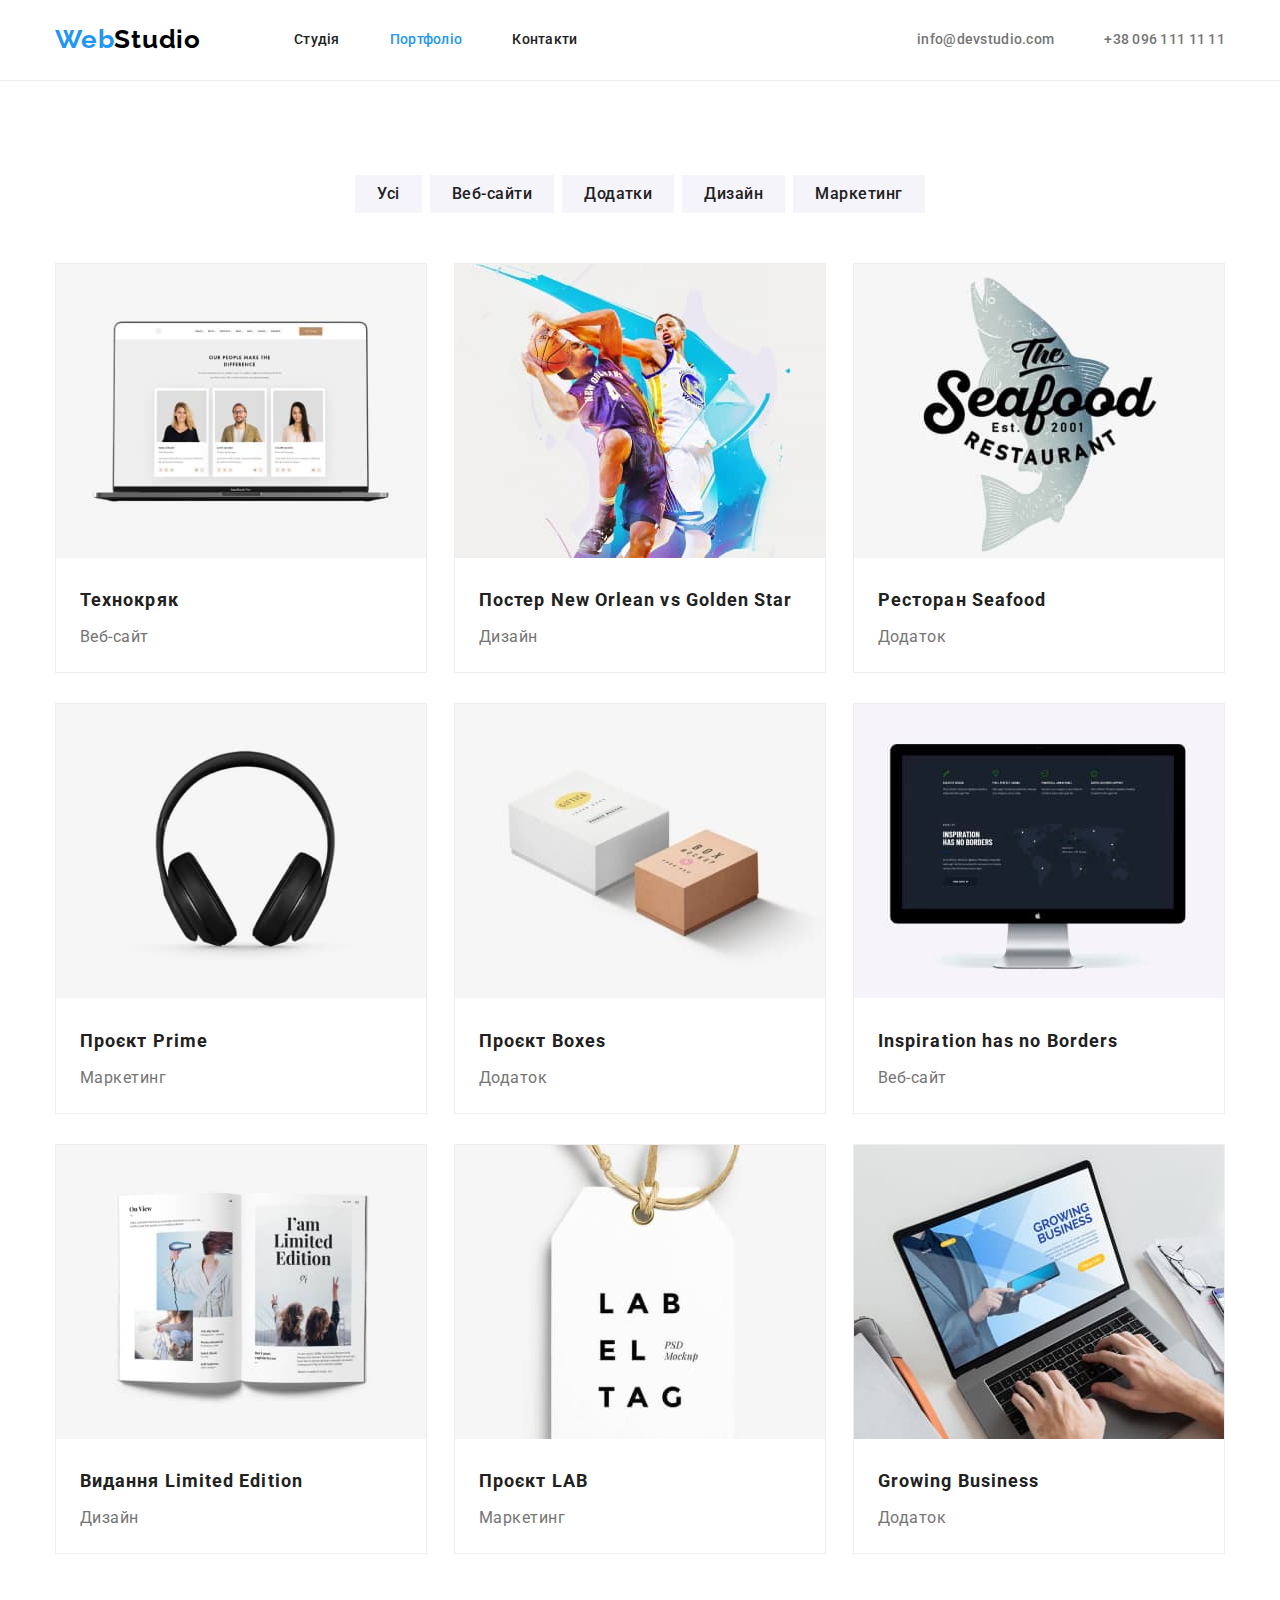
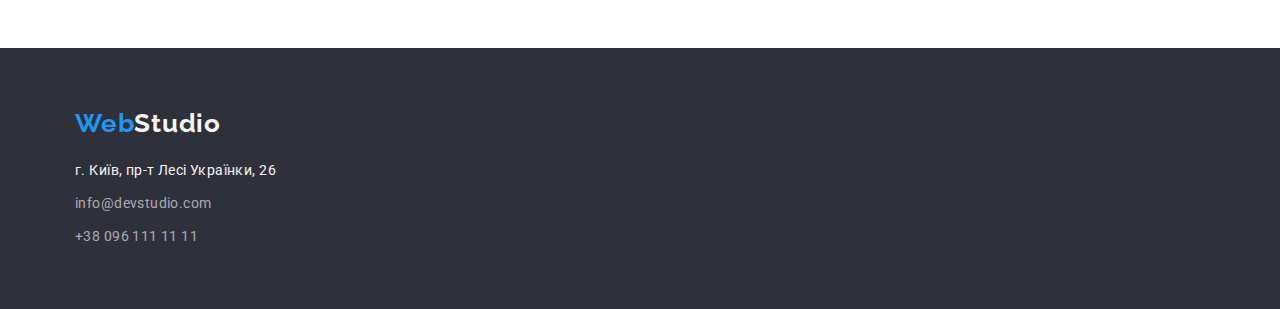
==== portfolio.html @ 4076c7b5 "created new repo" ====
<!DOCTYPE html>
<html lang="uk">

<head>
    <meta charset="UTF-8">
    <meta http-equiv="X-UA-Compatible" content="IE=edge">
    <meta name="viewport" content="width=device-width, initial-scale=1.0">
    <title>Document</title>
    <link rel="stylesheet" href="https://cdnjs.cloudflare.com/ajax/libs/modern-normalize/1.1.0/modern-normalize.min.css">
    <link href="https://fonts.googleapis.com/css2?family=Raleway:wght@700&family=Roboto:wght@400;500;700;900&display=swap"
        rel="stylesheet">
    <link rel="stylesheet" href="./css/styles.css">
</head>

<body>
    <header class="header">
        <div class="container main-nav">
            <nav class="header-nav">
                <a href="./index.html" class="logo"> <span>Web</span>Studio</a>
                <ul class="header-list">
                    <li class="header-item"> <a href="./index.html">Студія</a> </li>
                    <li class="header-item"> <a href="./portfolio.html" rel="noopener noreferrer nofollow" class="current">Портфоліо</a>
                    </li>
                    <li class="header-item"> <a href="#">Контакти</a> </li>
                </ul>
            </nav>
            <ul class="contacts">
                <li class="contact"><a href="mailto:info@devstudio.com">info@devstudio.com</a></li>
                <li class="contact"><a href="tel:+380961111111">+38 096 111 11 11</a></li>
            </ul>
        </div>
    </header>
    <main>
        <section class="projects section">
            <div class="container">
            <h1 class="visually-hidden">Каталог робіт</h1>
            <ul class="filters">
                <li class="button-item"><button type="button" class="button">Усі</button></li>
                <li class="button-item"><button type="button" class="button">Веб-сайти</button></li>
                <li class="button-item"><button type="button" class="button">Додатки</button></li>
                <li class="button-item"><button type="button" class="button">Дизайн</button></li>
                <li class="button-item"><button type="button" class="button">Маркетинг</button></li>
            </ul>
            <ul class="portfolio">
                <li class="project-item"><a href="#"><img src="./images/pf1.jpg" alt="Розробники на екрані ноутбука" width=370 height=294>
                    <div class="project-card"><h2 class="project-title">Технокряк</h2>
                    <p class="project-description">Веб-сайт</p></div></a></li>
                <li class="project-item"><a href="#"><img src="./images/pf2.jpg" alt="Двоє гравців грають баскетбол" width=370 height=294>
                    <div class="project-card"><h2 class="project-title">Постер New Orlean vs Golden Star</h2>
                    <p class="project-description">Дизайн</p></div></a></li>
                <li class="project-item"><a href=""><img src="./images/pf3.jpg" alt="Емблема ресторану" width=370 height=294>
                    <div class="project-card"><h2 class="project-title">Ресторан Seafood</h2>
                    <p class="project-description">Додаток</p></div></a></li>
                <li class="project-item"><a href="#"><img src="./images/pf4.jpg" alt="Закриті чорні навушники" width=370 height=294>
                    <div class="project-card"><h2 class="project-title">Проєкт Prime</h2>
                    <p class="project-description">Маркетинг</p></div></a></li>
                <li class="project-item"><a href="#"><img src="./images/pf5.jpg" alt="Дві коробки різного розміру" width=370 height=294>
                    <div class="project-card"><h2 class="project-title">Проєкт Boxes</h2>
                    <p class="project-description">Додаток</p></div></a></li>
                <li class="project-item"><a href="#"><img src="./images/pf6.jpg" alt="Екран комп'ютера з гаслом і картою світу" width=370 height=294>
                    <div class="project-card"><h2 class="project-title">Inspiration has no Borders</h2>
                    <p class="project-description">Веб-сайт</p></div></a></li>
                <li class="project-item"><a href="#"><img src="./images/pf7.jpg" alt="Розгорнута книга" width=370 height=294>
                    <div class="project-card"><h2 class="project-title">Видання Limited Edition</h2>
                    <p class="project-description">Дизайн</p></div></a></li>
                <li class="project-item"><a href="#"><img src="./images/pf8.jpg" alt="Бірка на шнурку з назвою проекту" width=370 height=294>
                    <div class="project-card"><h2 class="project-title">Проєкт LAB</h2>
                    <p class="project-description">Маркетинг</p></div></a></li>
                <li class="project-item"><a href="#"><img src="./images/pf9.jpg" alt="Розробник друкує на клавіатурі ноутбука" width=370 height=294>
                    <div class="project-card"><h2 class="project-title">Growing Business</h2>
                    <p class="project-description">Додаток</p></div></a></li>
            </ul>
            </div>
        </section>

    </main>
    <footer class="footer">
        <div class="container">
            <a href="./index.html" class="footer-logo"> <span>Web</span>Studio</a>
            <address>
                <ul>
                    <li class="footer-address"><a href="https://goo.gl/maps/CPtrU1FHBa2aNyZL9" target="_blank"
                            rel="noopener noreferrer nofollow">г. Київ, пр-т Лесі Українки, 26</a></li>
                    <li class="footer-e-mail"><a href="mailto:info@devstudio.com">info@devstudio.com</a></li>
                    <li class="footer-phone-number"><a href="tel:+380961111111">+38 096 111 11 11</a></li>
                </ul>
            </address>
        </div>
    </footer>
    
    </body>
    
    </html>
---- css/styles.css ----
/* палітра кольорів
основний котлір текст colour: #757575
додатковий колір текст colour: #212121
основний колір фон background-colour: #F5F5F5
додатковий колір фон background-colour: #F5F4FA
акцентний колір background-colour: #2196F3
акцентний колір colour: #FFFFFF
колір лого чорний colour: #000000*/

:root{--primary-text-color: #757575;
--title-text-color: #212121;
--accent-color: #f5f5f5;
--primary-background-color: #FFFFFF;
--additional-background-color: #F5F4FA;
--accent-background-color: #2196F3;
--logo-color: #000000;
--hero-background-color:#2F303A;}

body{
    color: var(--primary-text-color);
    background-color: var(--primary-background-color);
    font-family: 'Roboto', sans-serif;
    font-style: normal;}
h1,h2,h3,h4,h5,h6,p,ul{margin: 0;
                    padding: 0;}

    /* header-nav */
    .container{margin: 0 auto;
                width: 1200px;
                padding: 0px 15px;
                margin: 0px auto;}
    .main-nav{display: flex;
            align-items: center;
            justify-content: space-between;}
    .header-nav{display: flex;
            align-items: center;
            justify-content: space-between;}
    .header{background-color: var(--primary-background-color);
        border-bottom: solid 1px #ECECEC;}
    .logo{  display: inline-block;
            margin-right: 93px;
            padding: 24px 0px 25px 0px;

            color: var(--logo-color);
            text-decoration: none;
            font-family: 'Raleway', sans-serif;
            font-style: normal;
            font-weight: 700;
            font-size: 26px;
            line-height: 1.19;
            letter-spacing: 0.03em;}
    span{color: var(--accent-background-color);}
    ul{list-style: none;}
    .header-list, .contact{ display: flex;

                            font-weight: 500;
                            font-size: 14px;
                            line-height: 1.14;
                            letter-spacing: 0.02em;}
    .header-item > a{display: block;
                    padding: 32px 0px;

                    color: var(--title-text-color);
                    text-decoration: none;}
    .header-item:not(:last-child){margin-right: 50px;}
    .header-item > a:hover, .header-item > a:focus{color: var(--accent-background-color);}
    .header-list .current{color: var(--accent-background-color);}

    /* header-contacts */
    .contacts{  display: flex;}
    .contact:not(:last-child){margin-right: 50px;}
    .contact > a{display: block;
                padding: 32px 0px;
        
                color: var(--primary-text-color);
                text-decoration: none;}
    .contact > a:hover, .contact > a:focus{color: var(--accent-background-color);}

    /* hero */
    .hero{padding: 200px 0px;
        
        background-color: var(--hero-background-color);
        text-align: center;}
    .hero-header{margin: 0px auto 30px auto;
                max-width: 696px;

                color: var(--primary-background-color);
                font-weight: 900;
                font-size: 44px;
                line-height: 1.36;       
                text-align: center;
                letter-spacing: 0.06em;
                text-transform: uppercase;}
    .button-primary{display: inline-block;
                    padding: 10px 32px;
                    min-width: 216px;

                color: var(--primary-background-color);
                background-color: var(--accent-background-color);
                border: none;
                border-radius: 4px;
                font-family: inherit;
                font-weight: 700;
                font-size: 16px;
                line-height: 1.88;
                align-items: center;
                text-align: center;
                letter-spacing: 0.06em;
                cursor: pointer;}
    .button-primary:hover, .button-primary:focus{background-color: #188ce8;}

    /* section */
    .section{padding: 94px 0px;}
    .section.no-padding{padding-top: 0px;}
    .section-title{margin-bottom: 50px;
        
                    color: var(--title-text-color);
                    font-weight: 700;
                    font-size: 36px;
                    line-height: 1.17;
                    text-align: center;
                    letter-spacing: 0.03em;}
    .features-list{display: flex;
                    margin-bottom: 0px;
                    gap: 30px;}
    .features-item{width: 270px;}
    /* .features-item:not(:last-child){margin-right: 30px;} */
    .features{margin-bottom: 10px;
        
                    color: var(--title-text-color);
                    font-weight: 700;
                    font-size: 14px;
                    line-height: 1.14;
                    letter-spacing: 0.03em;
                    text-transform: uppercase;}
    .features-description{font-weight: 400;
                    font-size: 14px;
                    line-height: 1.71;        
                    letter-spacing: 0.03em;}
    .visually-hidden{position: absolute;
                    white-space: nowrap;
                    width: 1px;
                    height: 1px;
                    overflow: hidden;
                    border: 0;
                    padding: 0;
                    clip: rect(0 0 0 0);
                    clip-path: inset(50%);
                    margin: -1px;}
    .our-work, .our-team{display: flex;
                        gap: 30px;}

    .name{margin-bottom: 10px;
        
                    color: var(--title-text-color);
                    font-weight: 500;
                    font-size: 16px;
                    line-height: 1.19;       
                    text-align: center;
                    letter-spacing: 0.03em;}
    .card{background-color: var(--primary-background-color);}
    .card-description{padding: 30px 0px;}
    .team{background-color: var(--additional-background-color);
                    font-weight: 400;
                    font-size: 16px;
                    line-height: 1.19;
                    text-align: center;
                    letter-spacing: 0.03em;}

    /* footer */
    .footer{padding: 60px;}
    .footer-logo{display: inline-block;
                margin-bottom: 20px;
    
                text-decoration: none;
                font-family: 'Raleway', sans-serif;
                font-style: normal;
                font-weight: 700;
                font-size: 26px;
                line-height: 1.19;
                letter-spacing: 0.03em;
                color: var(--accent-color);}
    .footer-address > a{display: inline-block;
                        margin-bottom: 9px;
        
                        color: var(--accent-color);
                        text-decoration: none;
                        font-style: normal;
                        font-weight: 400;
                        font-size: 14px;
                        line-height: 1.71;
                        letter-spacing: 0.03em;}
    .footer-e-mail{margin-bottom: 9px;}
    .footer-e-mail > a, .footer-phone-number > a{color: rgba(255, 255, 255, 0.6);
                                        text-decoration: none;
                                        font-style: normal;
                                        font-weight: 400;
                                        font-size: 14px;
                                        line-height: 1.71;
                                        letter-spacing: 0.03em;}
    .footer-address > a:hover, .footer-address > a:focus{color: var(--accent-background-color);}
    .footer-e-mail > a:hover, .footer-e-mail > a:focus{color: var(--accent-background-color);}    
    .footer-phone-number > a:hover, .footer-phone-number > a:focus{color: var(--accent-background-color);}
    .footer{background-color: var(--hero-background-color);}
  
    /* portfolio-styles */
    
    /* section-projects*/
    .filters{display: flex;
            justify-content: center;
            margin-bottom: 50px;
            gap: 8px;}
    .portfolio{display: flex;
                flex-wrap: wrap;
                justify-content: space-between;}
    .button{display: block;
        padding: 6px 22px;
        
        color: var(--title-text-color);
            background-color:var(--additional-background-color) ;
            border: none;
            font-family: inherit;
            font-weight: 500;
            font-size: 16px;
            line-height: 1.62;
            text-align: center;
            letter-spacing: 0.03em;
            cursor: pointer;}
    /* .button-item:not(:last-child){margin-right: 8px;}     */
    .button:hover, .button:focus{color: var(--accent-color);
        background-color: var(--accent-background-color);
        border: none;
        font-family: inherit;}
    .projects{background-color: var(--primary-background-color);}
    .project-title{margin-bottom: 4px;

                    color: var(--title-text-color);
                    font-weight: 700;
                    font-size: 18px;
                    line-height: 2;
                    letter-spacing: 0.06em;}
    .project-description{color: var(--primary-text-color);
                    font-weight: 400;
                    font-size: 16px;
                    line-height: 1.88;
                    letter-spacing: 0.03em;}
    .project-card{padding: 20px 24px;}
    .project-item > a{text-decoration: none;}
    .project-item{
        border: solid 1px #EEEEEE;}
    .project-item:not(:nth-child(n+7)){margin-bottom: 30px;}
    

    /* шрифти:
    raleway 700
    roboto  400
            500
            700
            900
     */
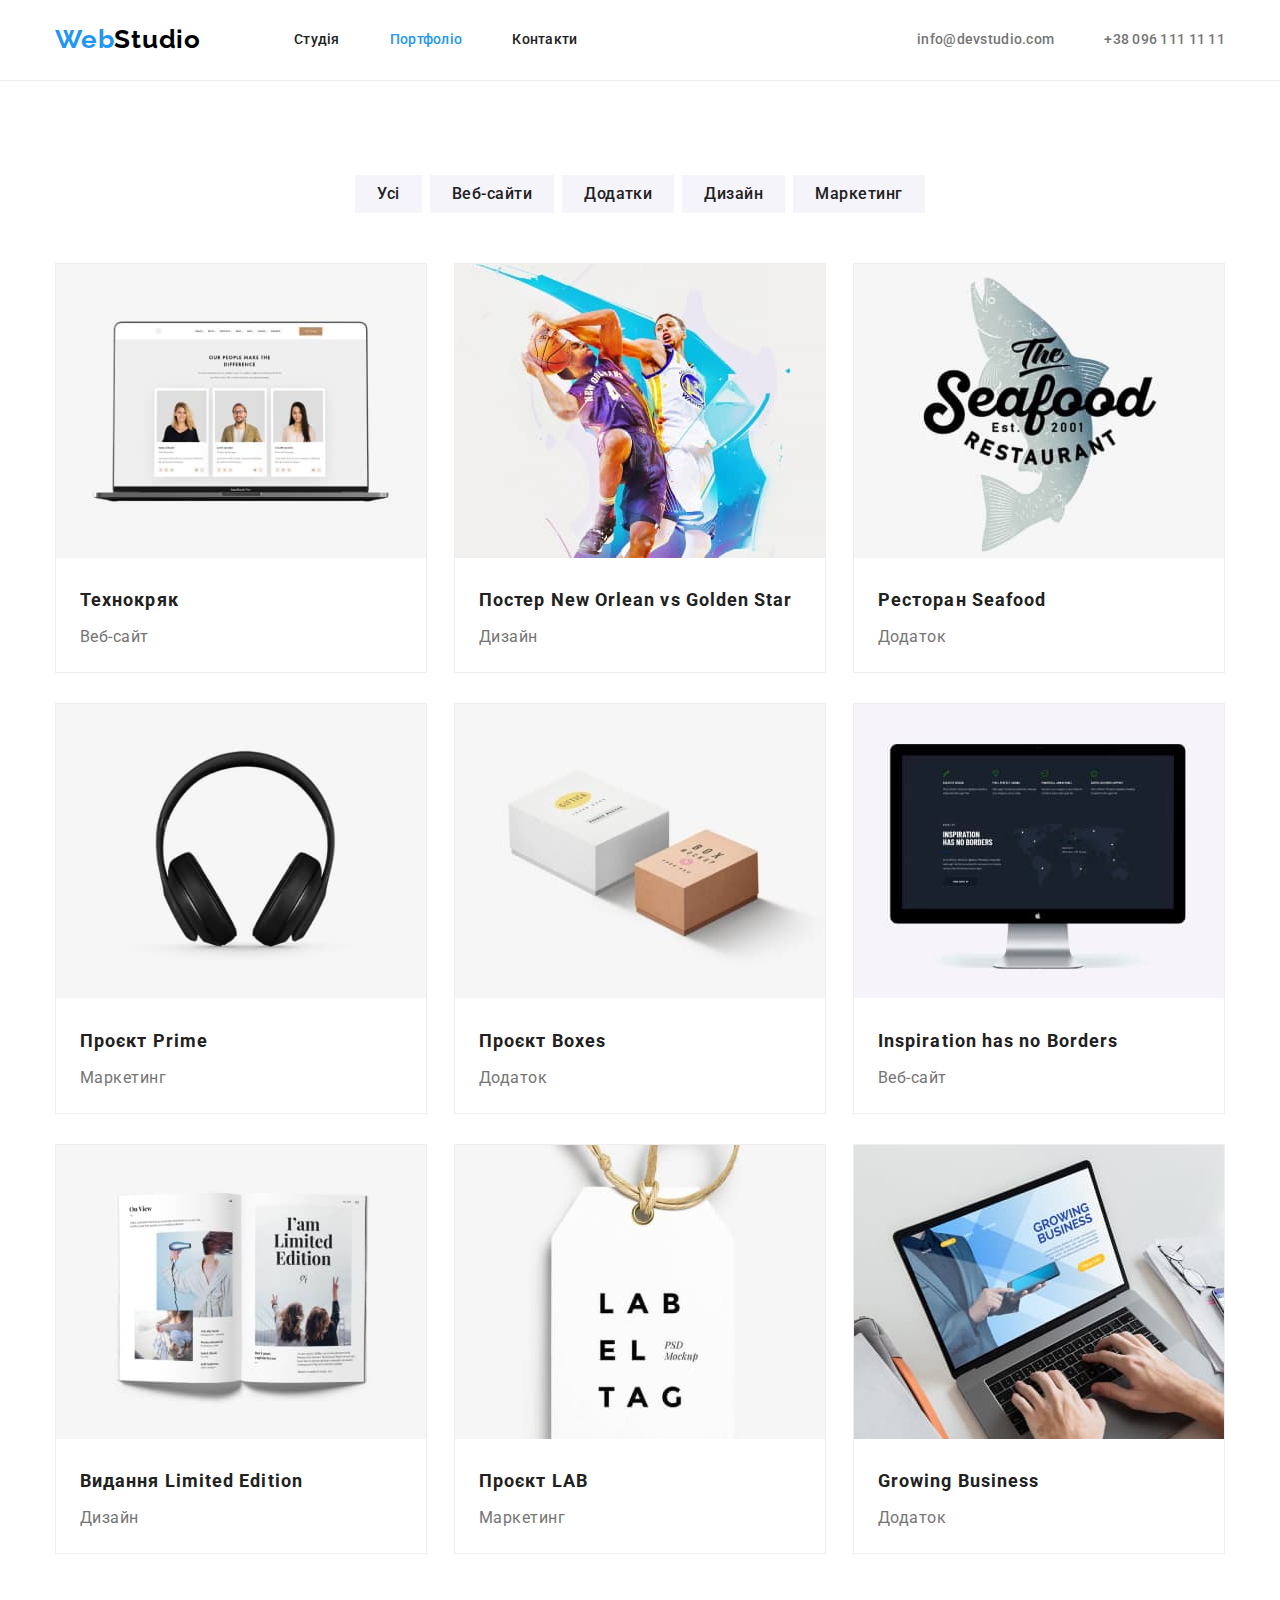
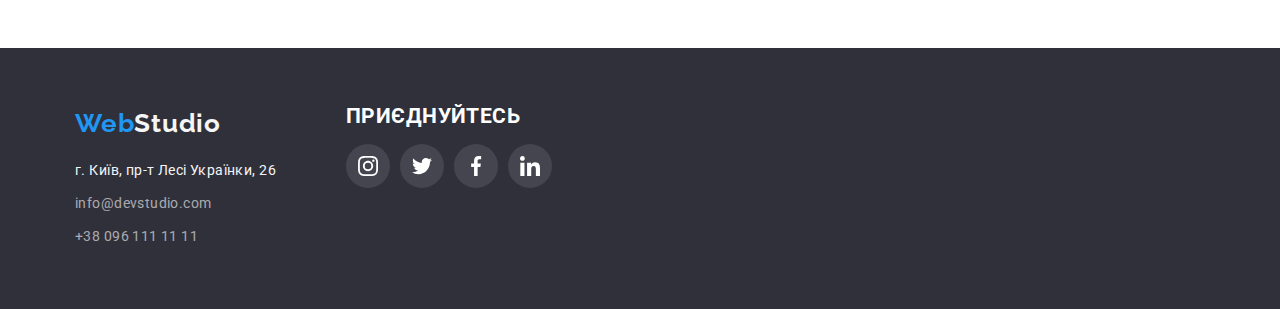
==== commit f53febec: "Update portfolio.html" ====
--- a/portfolio.html
+++ b/portfolio.html
@@ -76,16 +76,48 @@
     </main>
     <footer class="footer">
         <div class="container">
-            <a href="./index.html" class="footer-logo"> <span>Web</span>Studio</a>
-            <address>
-                <ul>
-                    <li class="footer-address"><a href="https://goo.gl/maps/CPtrU1FHBa2aNyZL9" target="_blank"
-                            rel="noopener noreferrer nofollow">г. Київ, пр-т Лесі Українки, 26</a></li>
-                    <li class="footer-e-mail"><a href="mailto:info@devstudio.com">info@devstudio.com</a></li>
-                    <li class="footer-phone-number"><a href="tel:+380961111111">+38 096 111 11 11</a></li>
+            <div class="footer-contacts"><a href="./index.html" class="footer-logo"> <span>Web</span>Studio</a>
+                <address>
+                    <ul>
+                        <li class="footer-address"><a href="https://goo.gl/maps/CPtrU1FHBa2aNyZL9" target="_blank"
+                                rel="noopener noreferrer nofollow">г. Київ, пр-т Лесі Українки, 26</a></li>
+                        <li class="footer-e-mail"><a href="mailto:info@devstudio.com">info@devstudio.com</a></li>
+                        <li class="footer-phone-number"><a href="tel:+380961111111">+38 096 111 11 11</a></li>
+                    </ul>
+                </address>
+            </div>
+            <section class="footer-social">
+                <h2>Приєднуйтесь</h2>
+                <ul class="social">
+                    <li class="social-item">
+                        <a href="https://www.instagram.com/" target="_blank" rel="noopener noreferrer nofollow">
+                            <svg class="icon-footer">
+                                <use href="./images/icons.svg#icon-instagram"></use>
+                            </svg>
+                        </a>
+                    </li>
+                    <li class="social-item">
+                        <a href="https://twitter.com/" target="_blank" rel="noopener noreferrer nofollow">
+                            <svg class="icon-footer">
+                                <use href="./images/icons.svg#icon-twitter"></use>
+                            </svg></a>
+                    </li>
+                    <li class="social-item">
+                        <a href="https://www.facebook.com/" target="_blank" rel="noopener noreferrer nofollow">
+                            <svg class="icon-footer">
+                                <use href="./images/icons.svg#icon-facebook"></use>
+                            </svg></a>
+                    </li>
+                    <li class="social-item">
+                        <a href="https://www.linkedin.com/" target="_blank" rel="noopener noreferrer nofollow">
+                            <svg class="icon-footer">
+                                <use href="./images/icons.svg#icon-linkedin"></use>
+                            </svg></a>
+                    </li>
                 </ul>
-            </address>
+            </section>
         </div>
+    
     </footer>
     
     </body>
--- a/css/styles.css
+++ b/css/styles.css
@@ -75,12 +75,32 @@
                 color: var(--primary-text-color);
                 text-decoration: none;}
     .contact > a:hover, .contact > a:focus{color: var(--accent-background-color);}
+    .icon-envelope{content: "";
+                fill: tomato;
+                background-color: #000000;
+                outline:solid 2px teal;
+                height: 40px;
+                width: 40px;}
 
     /* hero */
     .hero{padding: 200px 0px;
         
         background-color: var(--hero-background-color);
-        text-align: center;}
+        text-align: center;
+    
+        height: 600px;
+        max-width: 1600px;
+        margin-left: auto;
+        margin-right: auto;  
+        background-image: linear-gradient(
+                        to right,
+                        rgba(47, 48, 58, 0.4),
+                        rgba(47, 48, 58, 0.4)),
+                        url(../images/hero.jpg);
+        background-size: cover;
+        background-repeat: no-repeat;
+        background-position: center;
+    }
     .hero-header{margin: 0px auto 30px auto;
                 max-width: 696px;
 
@@ -124,6 +144,18 @@
                     margin-bottom: 0px;
                     gap: 30px;}
     .features-item{width: 270px;}
+    .features-item::before{display: block;
+        content: "";
+        height: 120px;
+        background-size: 70px;
+        background-repeat: no-repeat;
+        background-position: center;
+        background-color: var(--additional-background-color);
+        margin-bottom: 30px;}
+    .antenna::before{background-image: url(../images/antenna.svg);}
+    .clock::before{background-image: url(../images/clock.svg);}
+    .diagram::before{background-image: url(../images/diagram.svg);}
+    .astronaut::before{background-image: url(../images/astronaut.svg);}
     /* .features-item:not(:last-child){margin-right: 30px;} */
     .features{margin-bottom: 10px;
         
@@ -202,7 +234,36 @@
     .footer-e-mail > a:hover, .footer-e-mail > a:focus{color: var(--accent-background-color);}    
     .footer-phone-number > a:hover, .footer-phone-number > a:focus{color: var(--accent-background-color);}
     .footer{background-color: var(--hero-background-color);}
-  
+    .footer > div{display: flex;}
+    .social{display: flex;
+            }
+    .footer-social{margin-left: 70px;        
+    
+                font-family: 'Roboto';
+                font-style: normal;
+                font-weight: 700;
+                font-size: 14px;
+                line-height: 16px;
+                letter-spacing: 0.03em;
+                text-transform: uppercase;
+                color:var(--primary-background-color)}
+    .footer-social > h2{margin-bottom: 20px;}
+    .social-item > a{display: block;
+                text-align: center;
+                width: 44px;
+                height: 44px;
+                margin-right: 10px;
+                padding: 12px;
+                border-radius: 50%;
+
+                background-color: rgba(255, 255, 255, 0.1);}
+    .social-item > a:hover, .social-item > a:focus{background-color: var(--accent-background-color);}
+    .icon-footer{content: "";
+                fill: var(--primary-background-color);
+                width: 20px;
+                height: 20px;
+                background-position: center;}
+
     /* portfolio-styles */
     
     /* section-projects*/
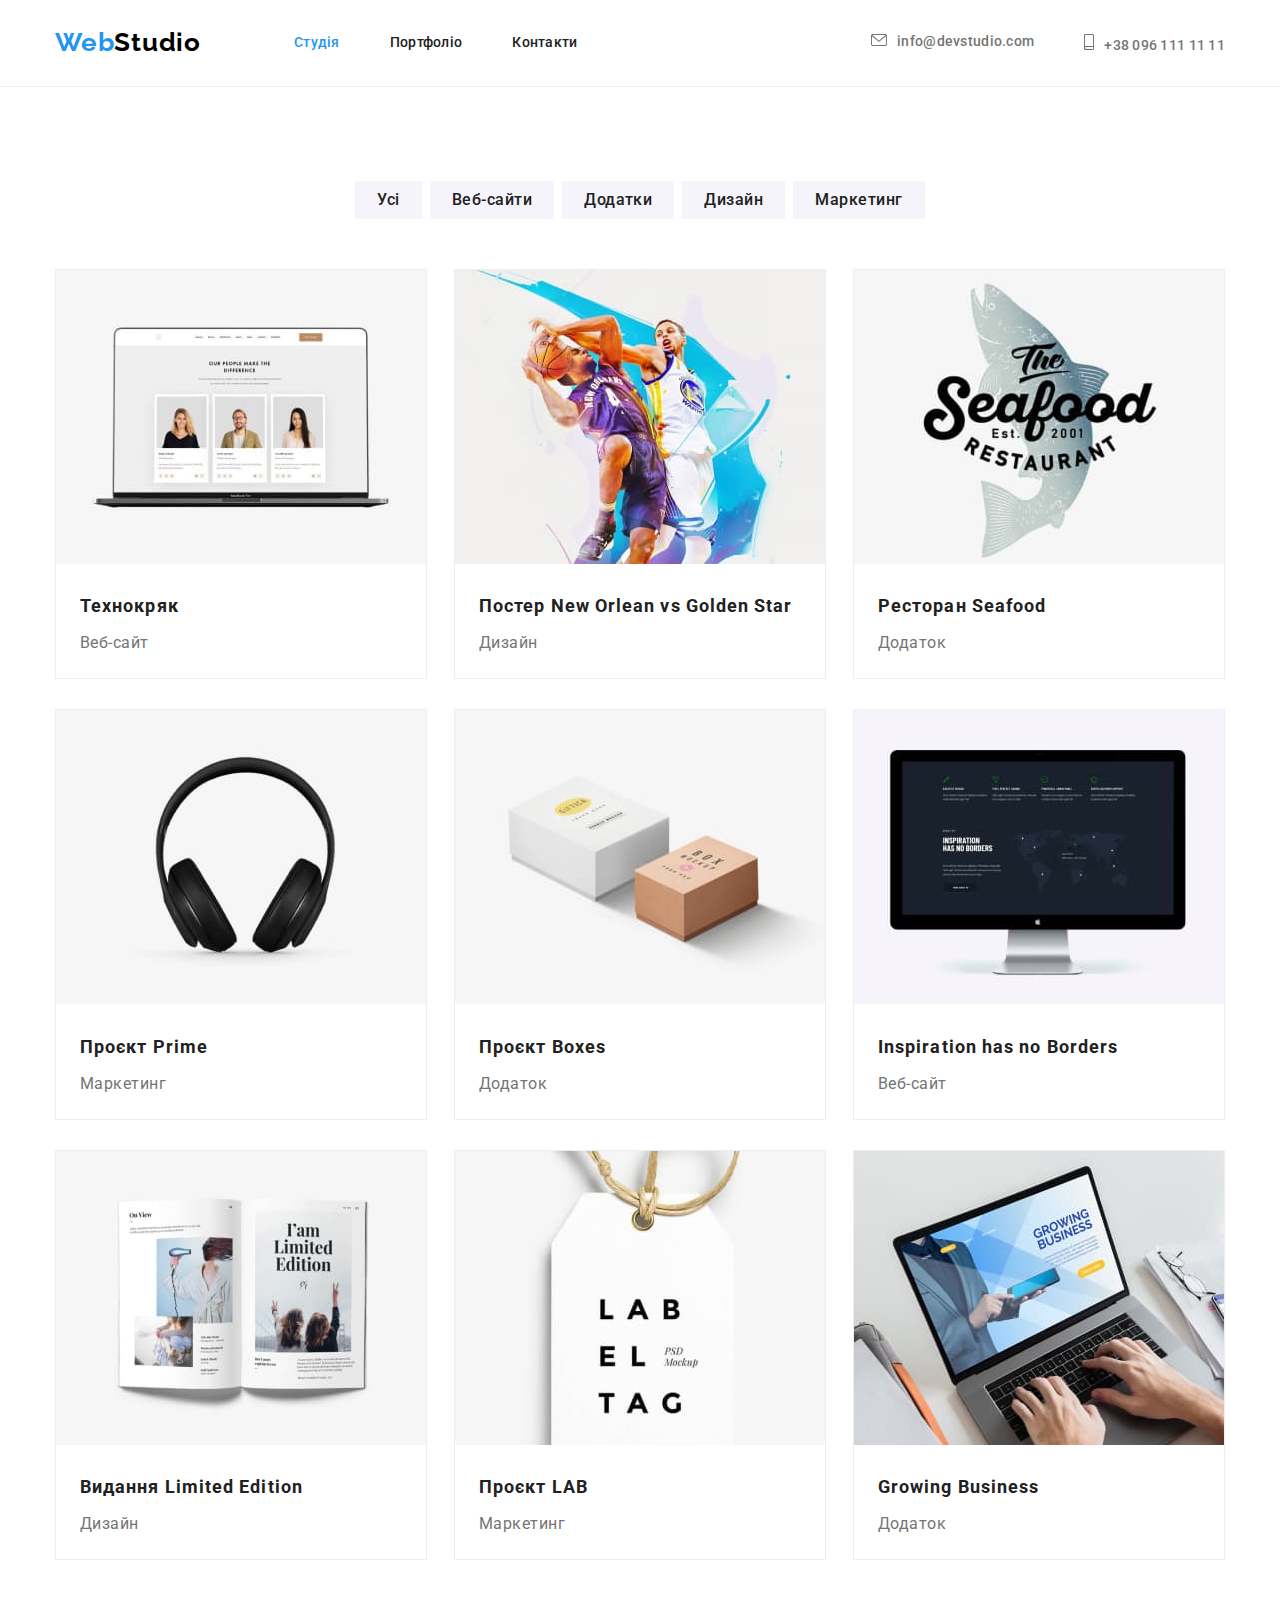
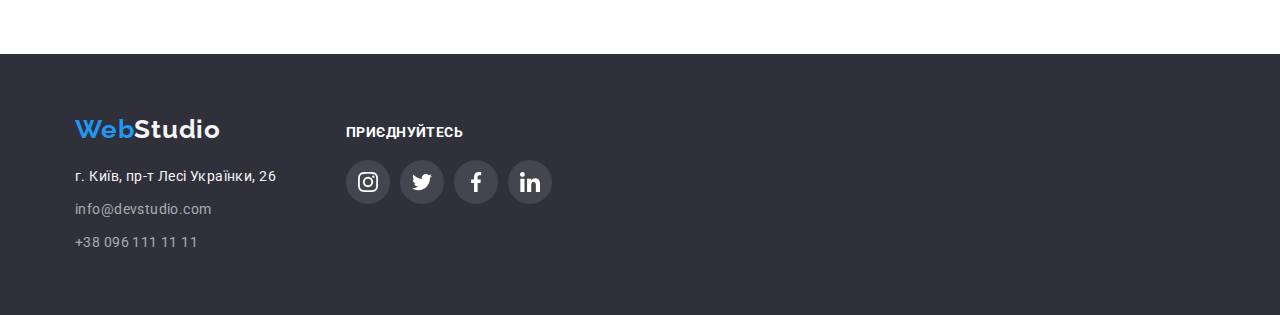
==== commit 5014375f: "added icons, added section "our clients"" ====
--- a/portfolio.html
+++ b/portfolio.html
@@ -13,23 +13,33 @@
 </head>
 
 <body>
-    <header class="header">
-        <div class="container main-nav">
-            <nav class="header-nav">
-                <a href="./index.html" class="logo"> <span>Web</span>Studio</a>
-                <ul class="header-list">
-                    <li class="header-item"> <a href="./index.html">Студія</a> </li>
-                    <li class="header-item"> <a href="./portfolio.html" rel="noopener noreferrer nofollow" class="current">Портфоліо</a>
+        <header class="header">
+            <div class="container main-nav">
+                <nav class="header-nav">
+                    <a href="./index.html" class="logo"> <span>Web</span>Studio</a>
+                    <ul class="header-list">
+                        <li class="header-item"> <a href="./index.html" class="current">Студія</a> </li>
+                        <li class="header-item"> <a href="./portfolio.html" rel="noopener noreferrer nofollow">Портфоліо</a>
+                        </li>
+                        <li class="header-item"> <a href="#">Контакти</a> </li>
+                    </ul>
+                </nav>
+                <ul class="contacts">
+                    <li class="contact">
+                        <a href="mailto:info@devstudio.com">
+                            <svg class="icon-header mail">
+                                <use href="./images/icons.svg#icon-envelope"></use>
+                            </svg>info@devstudio.com</a>
                     </li>
-                    <li class="header-item"> <a href="#">Контакти</a> </li>
+                    <li class="contact">
+                        <a href="tel:+380961111111">
+                            <svg class="icon-header phone">
+                                <use href="./images/icons.svg#icon-smartphone"></use>
+                            </svg>+38 096 111 11 11</a>
+                    </li>
                 </ul>
-            </nav>
-            <ul class="contacts">
-                <li class="contact"><a href="mailto:info@devstudio.com">info@devstudio.com</a></li>
-                <li class="contact"><a href="tel:+380961111111">+38 096 111 11 11</a></li>
-            </ul>
-        </div>
-    </header>
+            </div>
+        </header>
     <main>
         <section class="projects section">
             <div class="container">
--- a/css/styles.css
+++ b/css/styles.css
@@ -14,7 +14,8 @@
 --additional-background-color: #F5F4FA;
 --accent-background-color: #2196F3;
 --logo-color: #000000;
---hero-background-color:#2F303A;}
+--hero-background-color:#2F303A;
+--social-color:#AFB1B8;}
 
 body{
     color: var(--primary-text-color);
@@ -75,12 +76,15 @@
                 color: var(--primary-text-color);
                 text-decoration: none;}
     .contact > a:hover, .contact > a:focus{color: var(--accent-background-color);}
-    .icon-envelope{content: "";
-                fill: tomato;
-                background-color: #000000;
-                outline:solid 2px teal;
-                height: 40px;
-                width: 40px;}
+    .icon-header{content: "";
+                fill:var(--primary-text-color);
+                margin-right: 10px;
+                margin-top: 2px;}
+    .icon-header:hover, .icon-header:focus{fill: var(--accent-background-color);}
+    .icon-header.mail{width: 16px;
+                    height: 12px;}
+    .icon-header.phone{width: 10px;
+                    height: 16px;}
 
     /* hero */
     .hero{padding: 200px 0px;
@@ -144,7 +148,16 @@
                     margin-bottom: 0px;
                     gap: 30px;}
     .features-item{width: 270px;}
-    .features-item::before{display: block;
+        .icon-feature-button{width: 270px;
+                        height: 120px;
+                        border: transparent;
+                        margin-bottom: 30px;}
+
+    .icon-feature{width: 70px;
+                height: 70px;}
+
+
+    /* .features-item::before{display: block;
         content: "";
         height: 120px;
         background-size: 70px;
@@ -155,7 +168,7 @@
     .antenna::before{background-image: url(../images/antenna.svg);}
     .clock::before{background-image: url(../images/clock.svg);}
     .diagram::before{background-image: url(../images/diagram.svg);}
-    .astronaut::before{background-image: url(../images/astronaut.svg);}
+    .astronaut::before{background-image: url(../images/astronaut.svg);} */
     /* .features-item:not(:last-child){margin-right: 30px;} */
     .features{margin-bottom: 10px;
         
@@ -198,6 +211,48 @@
                     line-height: 1.19;
                     text-align: center;
                     letter-spacing: 0.03em;}
+    .social-cards{display: flex;
+                    margin: 16px 30px 0px 30px;}
+    .social-card>a {
+            display: block;
+            text-align: center;
+            width: 44px;
+            height: 44px;
+            padding: 12px;
+            border-radius: 50%;}
+    .social-cards>.social-card:not(:last-child){margin-right: 10px;}
+    .social-card>a:hover,.social-card>a:focus {background-color: var(--accent-background-color);
+           
+            filter: drop-shadow(0px 4px 4px rgba(0, 0, 0, 0.25));}
+    
+    .icon-card {content: "";
+            fill: var(--social-color);
+            width: 20px;
+            height: 20px;
+            background-position: center;
+            background-size: contain;}
+    .icon-card:hover, .icon-card:focus{fill: var(--primary-background-color);}
+
+
+    /* Clients */
+    
+    .our-clients{display: flex;
+                gap: 30px;}
+    .client-logo{width: 170px;
+                height: 92px;
+                          
+            outline: solid 1px var(--social-color);}
+    .icon-client{content: "";
+                fill: var(--social-color);
+                width: 106px;
+                height: 60px;
+                background-position: center;
+                margin: 16px 32px;}
+    .icon-client > a{display: block;}
+    .icon-client:hover, .icon-client:focus{fill: var(--accent-background-color);
+                border: var(--accent-background-color);}
+    .client-logo:hover, .client-logo:focus{fill: var(--accent-background-color);
+                outline: solid 1px var(--accent-background-color);}
 
     /* footer */
     .footer{padding: 60px;}
@@ -237,7 +292,8 @@
     .footer > div{display: flex;}
     .social{display: flex;
             }
-    .footer-social{margin-left: 70px;        
+    .footer-social{margin-top: 10px;
+                margin-left: 70px;        
     
                 font-family: 'Roboto';
                 font-style: normal;
@@ -247,7 +303,8 @@
                 letter-spacing: 0.03em;
                 text-transform: uppercase;
                 color:var(--primary-background-color)}
-    .footer-social > h2{margin-bottom: 20px;}
+    .footer-social > h2{margin-bottom: 20px;
+                font-size: 14px;}
     .social-item > a{display: block;
                 text-align: center;
                 width: 44px;
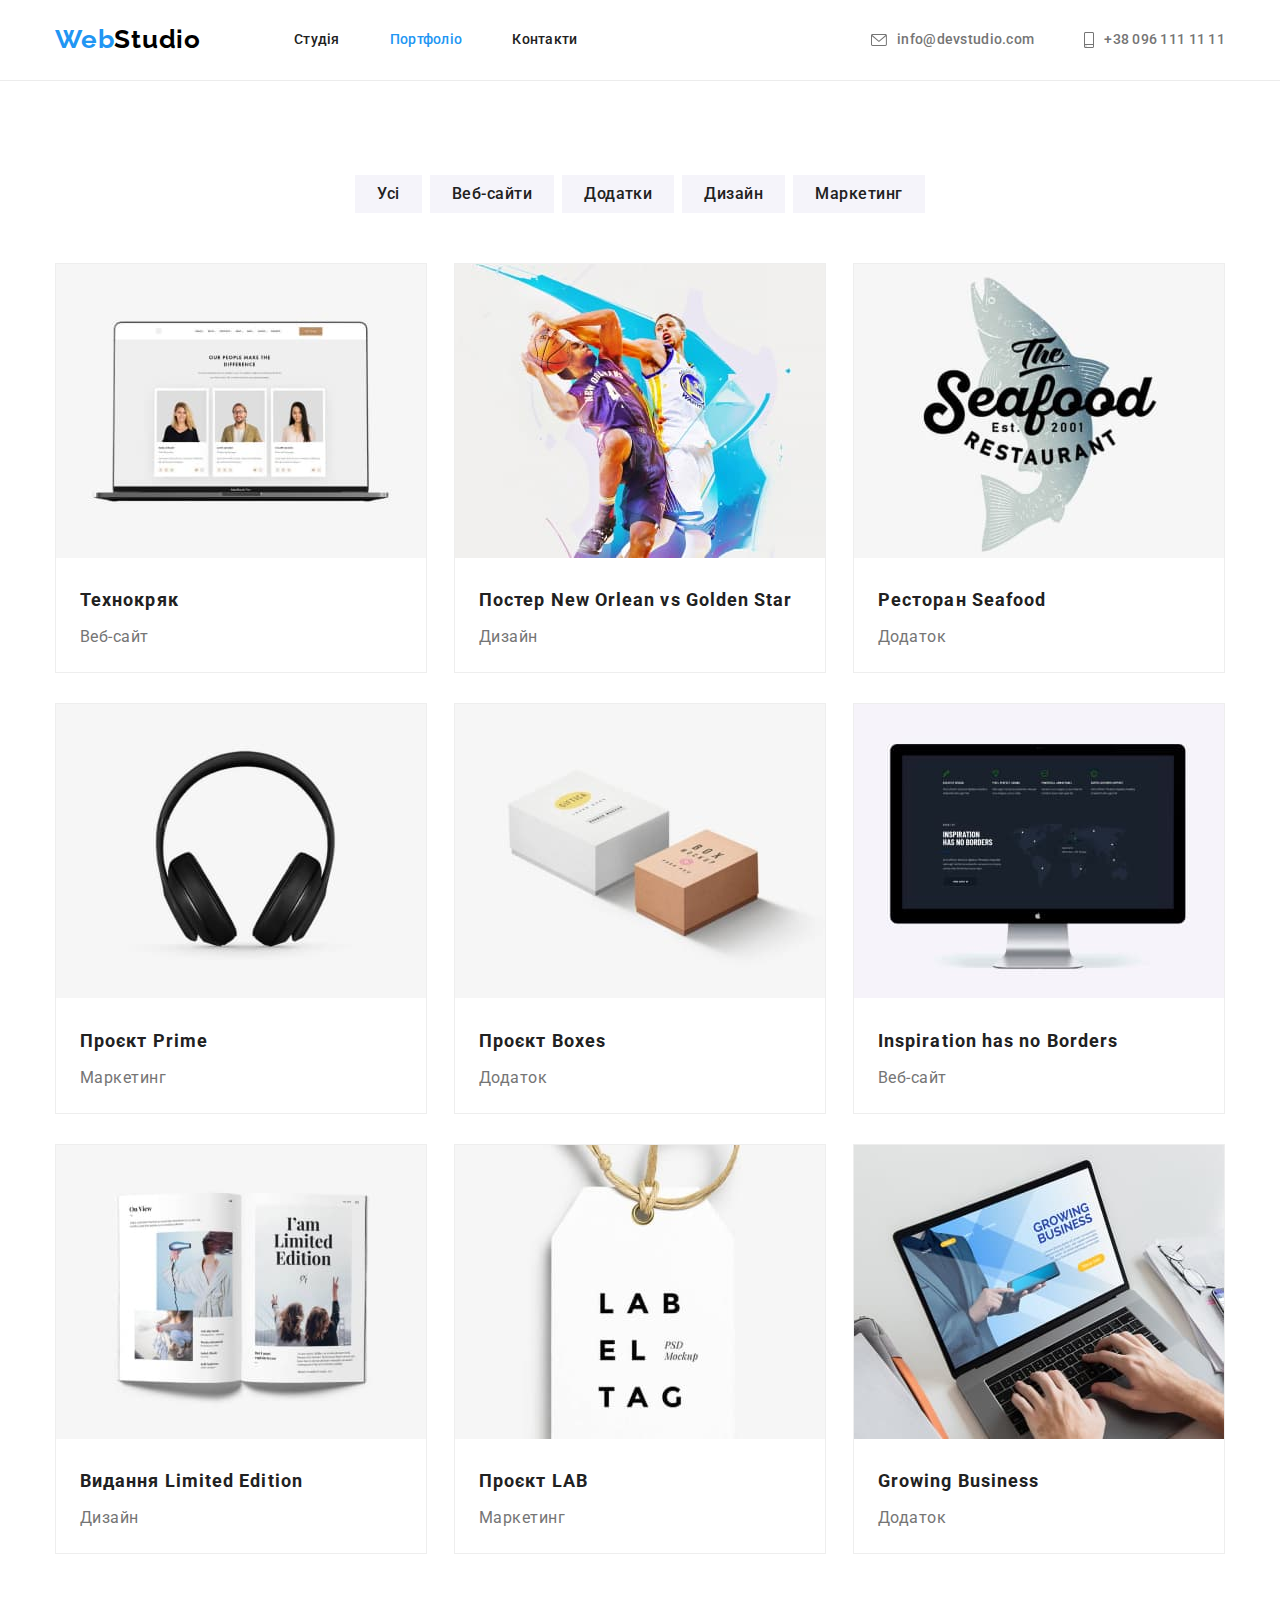
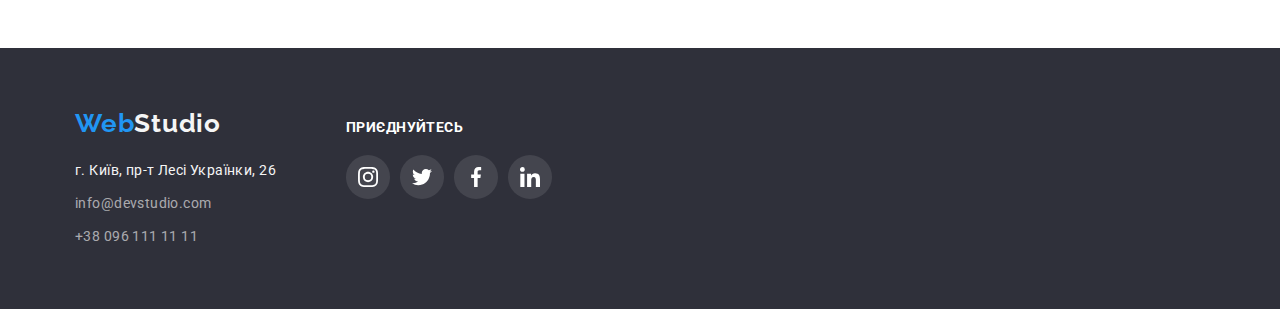
==== commit 89362271: "corrected the mistakes" ====
--- a/portfolio.html
+++ b/portfolio.html
@@ -18,8 +18,8 @@
                 <nav class="header-nav">
                     <a href="./index.html" class="logo"> <span>Web</span>Studio</a>
                     <ul class="header-list">
-                        <li class="header-item"> <a href="./index.html" class="current">Студія</a> </li>
-                        <li class="header-item"> <a href="./portfolio.html" rel="noopener noreferrer nofollow">Портфоліо</a>
+                        <li class="header-item"> <a href="./index.html" >Студія</a> </li>
+                        <li class="header-item"> <a href="./portfolio.html" rel="noopener noreferrer nofollow" class="current">Портфоліо</a>
                         </li>
                         <li class="header-item"> <a href="#">Контакти</a> </li>
                     </ul>
@@ -96,8 +96,8 @@
                     </ul>
                 </address>
             </div>
-            <section class="footer-social">
-                <h2>Приєднуйтесь</h2>
+            <div class="footer-social">
+                <p>Приєднуйтесь</p>
                 <ul class="social">
                     <li class="social-item">
                         <a href="https://www.instagram.com/" target="_blank" rel="noopener noreferrer nofollow">
@@ -125,7 +125,7 @@
                             </svg></a>
                     </li>
                 </ul>
-            </section>
+            </div>
         </div>
     
     </footer>
--- a/css/styles.css
+++ b/css/styles.css
@@ -70,17 +70,15 @@
     /* header-contacts */
     .contacts{  display: flex;}
     .contact:not(:last-child){margin-right: 50px;}
-    .contact > a{display: block;
+    .contact > a{display: inline-flex;
+                align-items: center;
                 padding: 32px 0px;
         
                 color: var(--primary-text-color);
                 text-decoration: none;}
     .contact > a:hover, .contact > a:focus{color: var(--accent-background-color);}
-    .icon-header{content: "";
-                fill:var(--primary-text-color);
-                margin-right: 10px;
-                margin-top: 2px;}
-    .icon-header:hover, .icon-header:focus{fill: var(--accent-background-color);}
+    .icon-header{fill: currentColor;
+                margin-right: 10px;}
     .icon-header.mail{width: 16px;
                     height: 12px;}
     .icon-header.phone{width: 10px;
@@ -148,13 +146,16 @@
                     margin-bottom: 0px;
                     gap: 30px;}
     .features-item{width: 270px;}
-        .icon-feature-button{width: 270px;
+    .icon-feature-container{width: 270px;
                         height: 120px;
                         border: transparent;
-                        margin-bottom: 30px;}
+                        border-radius: 4px;
+                        margin-bottom: 30px;
+                background-color: var(--additional-background-color);}
 
     .icon-feature{width: 70px;
-                height: 70px;}
+                height: 70px;
+                margin: 25px 100px;}
 
 
     /* .features-item::before{display: block;
@@ -203,7 +204,9 @@
                     line-height: 1.19;       
                     text-align: center;
                     letter-spacing: 0.03em;}
-    .card{background-color: var(--primary-background-color);}
+    .card{background-color: var(--primary-background-color);
+        box-shadow: 0px 1px 3px rgba(0, 0, 0, 0.12), 0px 1px 1px rgba(0, 0, 0, 0.14), 0px 2px 1px rgba(0, 0, 0, 0.2);
+        border-radius: 0px 0px 4px 4px;}
     .card-description{padding: 30px 0px;}
     .team{background-color: var(--additional-background-color);
                     font-weight: 400;
@@ -212,21 +215,24 @@
                     text-align: center;
                     letter-spacing: 0.03em;}
     .social-cards{display: flex;
-                    margin: 16px 30px 0px 30px;}
+                justify-content: center;
+                    margin-top: 16px;}
     .social-card>a {
             display: block;
             text-align: center;
             width: 44px;
             height: 44px;
             padding: 12px;
-            border-radius: 50%;}
+            border-radius: 50%;
+        color:var(--social-color);}
     .social-cards>.social-card:not(:last-child){margin-right: 10px;}
     .social-card>a:hover,.social-card>a:focus {background-color: var(--accent-background-color);
+        color: var(--primary-background-color);
            
             filter: drop-shadow(0px 4px 4px rgba(0, 0, 0, 0.25));}
     
     .icon-card {content: "";
-            fill: var(--social-color);
+            fill: currentColor;
             width: 20px;
             height: 20px;
             background-position: center;
@@ -239,19 +245,19 @@
     .our-clients{display: flex;
                 gap: 30px;}
     .client-logo{width: 170px;
-                height: 92px;
-                          
-            outline: solid 1px var(--social-color);}
+                height: 92px;}
+     .client-logo>a {
+             display: block;
+             padding: 16px 32px;
+             color: var(--social-color);
+                border: solid 1px var(--social-color);
+                border-radius: 4px;}
     .icon-client{content: "";
-                fill: var(--social-color);
+                fill: currentColor;
                 width: 106px;
                 height: 60px;
-                background-position: center;
-                margin: 16px 32px;}
-    .icon-client > a{display: block;}
-    .icon-client:hover, .icon-client:focus{fill: var(--accent-background-color);
-                border: var(--accent-background-color);}
-    .client-logo:hover, .client-logo:focus{fill: var(--accent-background-color);
+                background-position: center;}
+    .client-logo>a:hover, .client-logo>a:focus{color: var(--accent-background-color);
                 outline: solid 1px var(--accent-background-color);}
 
     /* footer */
@@ -289,11 +295,11 @@
     .footer-e-mail > a:hover, .footer-e-mail > a:focus{color: var(--accent-background-color);}    
     .footer-phone-number > a:hover, .footer-phone-number > a:focus{color: var(--accent-background-color);}
     .footer{background-color: var(--hero-background-color);}
-    .footer > div{display: flex;}
+    .footer > div{display: flex;
+                align-items: baseline;}
     .social{display: flex;
             }
-    .footer-social{margin-top: 10px;
-                margin-left: 70px;        
+    .footer-social{margin-left: 70px;        
     
                 font-family: 'Roboto';
                 font-style: normal;
@@ -303,7 +309,7 @@
                 letter-spacing: 0.03em;
                 text-transform: uppercase;
                 color:var(--primary-background-color)}
-    .footer-social > h2{margin-bottom: 20px;
+    .footer-social > p{margin-bottom: 20px;
                 font-size: 14px;}
     .social-item > a{display: block;
                 text-align: center;
@@ -367,6 +373,8 @@
     .project-item{
         border: solid 1px #EEEEEE;}
     .project-item:not(:nth-child(n+7)){margin-bottom: 30px;}
+    .project-item:hover{border: 1px solid #EEEEEE;
+        box-shadow: 0px 1px 1px rgba(0, 0, 0, 0.12), 0px 4px 4px rgba(0, 0, 0, 0.06), 1px 4px 6px rgba(0, 0, 0, 0.16);}
     
 
     /* шрифти:
